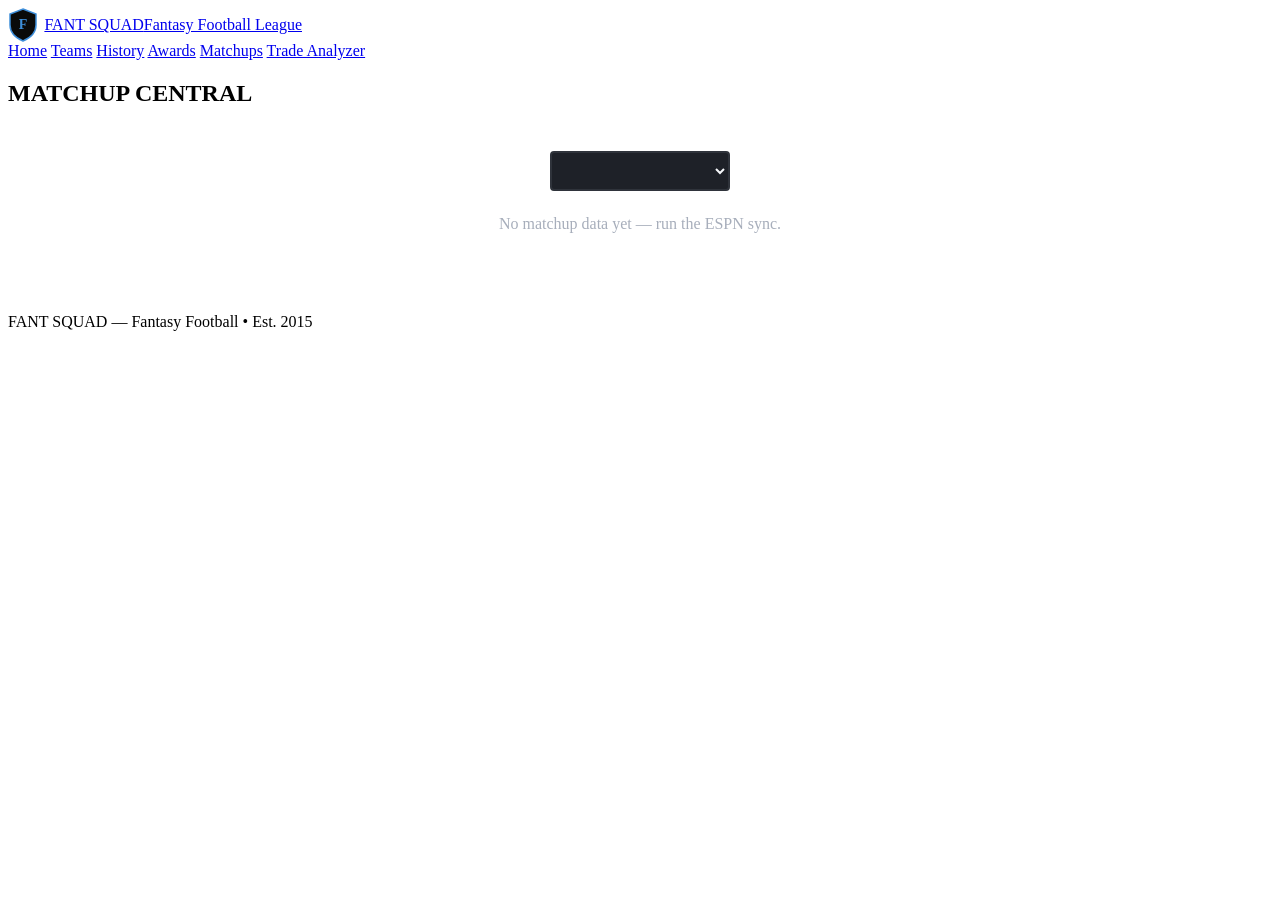
==== matchups.html @ f054e322 "Add files via upload" ====
<!DOCTYPE html>
<html lang="en">
<head>
  <meta charset="UTF-8">
  <meta name="viewport" content="width=device-width, initial-scale=1.0">
  <title>Matchups — Fant Squad</title>
  <link rel="stylesheet" href="css/style.css?v=1">
  <style>
    .mx-wrap{max-width:820px;margin:0 auto;padding:0 1.25rem 3rem}
    .mx-card{background:#1e2128;border:1px solid #2f333b;border-radius:6px;margin-bottom:1.1rem;overflow:hidden}
    .mx-score{display:grid;grid-template-columns:1fr auto 1fr;align-items:center;gap:.5rem;padding:1.1rem 1.3rem;border-bottom:1px solid #2f333b}
    .mx-team{display:flex;flex-direction:column;gap:.15rem}
    .mx-team.away{text-align:right}
    .mx-owner{font-weight:800;font-size:1.05rem;color:#f5f7fa}
    .mx-sub{font-size:.72rem;color:#a7aebb}
    .mx-link{text-decoration:none;transition:all 0.18s ease}
    .mx-link:hover .mx-owner{color:#3E8ED9}
    .mx-link:hover .mx-sub{color:#3E8ED9}
    .mx-pts{font-weight:900;font-size:1.5rem;color:#f5f7fa}
    .mx-pts.win{color:#3E8ED9}
    .mx-vs{font-weight:800;font-size:.7rem;color:#6b7280;letter-spacing:.1em;padding:0 .4rem}
    .mx-body{padding:1.1rem 1.3rem}
    .mx-body p{color:#c8ccd6;font-size:.9rem;line-height:1.6;margin:0}
    .mx-badge{display:inline-block;font-size:.6rem;font-weight:800;letter-spacing:.1em;text-transform:uppercase;
      padding:.2rem .5rem;border-radius:4px;background:rgba(62, 142, 217,0.12);color:#3E8ED9;margin-left:.5rem;vertical-align:middle}
    .mx-extra{padding:0 1.3rem 1.2rem;display:grid;grid-template-columns:1fr 1fr;gap:1rem}
    @media (max-width:560px){.mx-extra{grid-template-columns:1fr}}
    .mx-form{background:#181a1f;border:1px solid #2f333b;border-radius:6px;padding:.8rem .9rem}
    .mx-form-title{font-size:.6rem;color:#a7aebb;letter-spacing:.1em;text-transform:uppercase;font-weight:800;margin-bottom:.45rem}
    .mx-form-line{font-size:.82rem;color:#e8e8e8}
    .mx-trend-up{color:#3E8ED9}
    .mx-trend-down{color:#ff6b70}
    .mx-trend-steady{color:#a7aebb}
    .mx-watch{background:#181a1f;border:1px solid #2f333b;border-radius:6px;padding:.8rem .9rem}
    .mx-watch-row{display:flex;justify-content:space-between;font-size:.82rem;padding:.25rem 0;border-bottom:1px solid rgba(255,255,255,0.05)}
    .mx-watch-row:last-child{border-bottom:none}
    .mx-watch-name{color:#f5f7fa;font-weight:700}
    .mx-watch-meta{color:#a7aebb;font-size:.72rem}
    .mx-watch-proj{color:#3E8ED9;font-weight:800}
    .mx-injury{color:#ff6b70;font-weight:800;font-size:.65rem;margin-left:.3rem;vertical-align:middle}
    .mx-story{padding:0 1.3rem 1rem;display:flex;flex-wrap:wrap;gap:.4rem}
    .mx-chip{font-size:.72rem;font-weight:700;padding:.3rem .65rem;border-radius:20px;
      background:rgba(255,255,255,0.05);border:1px solid #2f333b;color:#c8ccd6}
    .mx-chip.hot{background:rgba(255,107,112,0.1);border-color:rgba(255,107,112,0.3);color:#ff8a8e}
    .mx-facts{background:#181a1f;border:1px solid #2f333b;border-radius:6px;padding:.8rem .9rem;grid-column:1 / -1}
    .mx-fact-row{font-size:.82rem;color:#e8e8e8;padding:.2rem 0;display:flex;gap:.5rem}
    .mx-fact-row:before{content:"\2728";flex-shrink:0}
    .mx-edges{background:#181a1f;border:1px solid #2f333b;border-radius:6px;padding:.8rem .9rem}
    .mx-edge-row{display:grid;grid-template-columns:2.6rem 1fr 2.6rem;align-items:center;gap:.5rem;
      font-size:.78rem;padding:.2rem 0}
    .mx-edge-bar{height:6px;border-radius:3px;background:#2f333b;overflow:hidden;position:relative}
    .mx-edge-fill{position:absolute;top:0;bottom:0;background:#3E8ED9}
    select#week-select {
      background:#1e2128;color:#f5f7fa;border:2px solid #2f333b;padding:0.6rem 1.2rem;border-radius:4px;
      font-weight:700;min-width:180px;cursor:pointer;
    }
  </style>
</head>
<body class="polish">

  <nav class="nav">
    <div class="nav-inner">
      <a href="home.html" class="nav-logo" style="display:flex;align-items:center;"><svg width="30" height="34" viewBox="0 0 60 68" style="vertical-align:middle;margin-right:0.4rem;flex-shrink:0;" aria-hidden="true">
        <path d="M30 2 L56 12 V34 C56 50 44 60 30 66 C16 60 4 50 4 34 V12 Z" fill="#0a0a0a" stroke="#3E8ED9" stroke-width="3"/>
        <text x="30" y="42" font-family="Georgia, serif" font-size="28" font-weight="700" fill="#3E8ED9" text-anchor="middle">F</text>
      </svg><span>FANT SQUAD<span class="sub">Fantasy Football League</span></span></a>
      <div class="nav-toggle"><span></span><span></span><span></span></div>
      <div class="nav-links">
        <a href="home.html">Home</a>
        <a href="teams.html">Teams</a>
        <a href="history.html">History</a>
        <a href="awards.html">Awards</a>
        <a href="matchups.html" class="active">Matchups</a>
        <a href="trade-analyzer.html">Trade Analyzer</a>
      </div>
    </div>
  </nav>

  <section class="page-header">
    <h1>MATCHUP <span class="gold">CENTRAL</span></h1>
    <p id="mx-season-label">&nbsp;</p>
  </section>

  <div class="mx-wrap" style="padding-top:1.5rem;">
    <div style="text-align:center;margin-bottom:1.5rem;">
      <select id="week-select" onchange="showWeek(this.value)"></select>
    </div>
    <div id="mx-cards"><p style="text-align:center;color:#a7aebb;">No matchup data yet — run the ESPN sync.</p></div>
  </div>

  <footer class="footer">
    <p><span class="gold">FANT SQUAD</span> &mdash; Fantasy Football &bull; Est. 2015</p>
  </footer>

  <script src="js/site-data.js"></script>
  <script src="js/matchups-data.js"></script>
  <script src="js/gate.js"></script>
  <script>
    document.querySelector('.nav-toggle')?.addEventListener('click', () => {
      document.querySelector('.nav-links').classList.toggle('open');
    });

    var MD = window.MATCHUPS_DATA || { weeks: {} };
    var weeks = Object.keys(MD.weeks || {}).map(Number).sort(function (a, b) { return a - b; });

    document.getElementById('mx-season-label').textContent = MD.season ? (MD.season + ' season') : '';

    if (weeks.length) {
      var sel = document.getElementById('week-select');
      weeks.forEach(function (w) {
        var opt = document.createElement('option');
        opt.value = w; opt.textContent = 'Week ' + w;
        if (w === MD.current_week) opt.selected = true;
        sel.appendChild(opt);
      });
      showWeek(MD.current_week && MD.weeks[MD.current_week] ? MD.current_week : weeks[weeks.length - 1]);
    }

    function formLine(label, form) {
      if (!form) return '<div class="mx-form-line" style="color:#6b7280;">' + label + ': no games yet</div>';
      var trendClass = 'mx-trend-' + form.trend;
      var trendLabel = form.trend === 'up' ? '\u2191 trending up' : (form.trend === 'down' ? '\u2193 trending down' : '\u2192 steady');
      return '<div class="mx-form-line"><strong>' + label + '</strong>: ' + form.record_last_n +
        ' last ' + form.games_considered + ', ' + form.recent_avg + ' ppg ' +
        '(' + form.season_avg + ' szn avg) <span class="' + trendClass + '">' + trendLabel + '</span>' +
        (form.streak >= 2 ? ' \u2022 ' + form.streak + '-game ' + (form.streak_type === 'W' ? 'win streak \ud83d\udd25' : 'skid \u2744\ufe0f') : '') +
        '</div>';
    }

    function watchList(players) {
      if (!players || !players.length) return '';
      return players.map(function (p) {
        return '<div class="mx-watch-row"><span><span class="mx-watch-name">' + p.name +
          (p.injury ? '<span class="mx-injury">' + p.injury.slice(0, 1) + '</span>' : '') + '</span> ' +
          '<span class="mx-watch-meta">' + p.pos + ' \u2022 ' + p.pro + ' \u2022 ' + p.owner + '</span></span>' +
          '<span class="mx-watch-proj">' + p.proj + '</span></div>';
      }).join('');
    }

    function edgeRows(edges) {
      if (!edges || !edges.length) return '';
      return edges.map(function (e) {
        var total = e.home_proj + e.away_proj;
        var homePct = total > 0 ? Math.round(100 * e.home_proj / total) : 50;
        var color = e.edge === 'home' ? '#3E8ED9' : (e.edge === 'away' ? '#5aa7ff' : '#6b7280');
        return '<div class="mx-edge-row"><span style="text-align:right;color:#a7aebb;">' + e.away_proj + '</span>' +
          '<span><div style="font-size:.62rem;color:#a7aebb;text-align:center;margin-bottom:.15rem;">' + e.pos + '</div>' +
          '<div class="mx-edge-bar"><div class="mx-edge-fill" style="left:' + (e.edge === 'away' ? 0 : 100 - homePct) + '%;' +
          'right:' + (e.edge === 'home' ? 0 : homePct) + '%;background:' + color + ';"></div></div></span>' +
          '<span style="color:#a7aebb;">' + e.home_proj + '</span></div>';
      }).join('');
    }

    function storylineChips(m) {
      var chips = [];
      if (m.revenge) {
        var whoWon = m.revenge.home_won ? m.home.owner : m.away.owner;
        chips.push('<span class="mx-chip">\ud83d\udd01 Rematch \u2014 ' + whoWon + ' won Wk ' + m.revenge.week +
          ' (' + m.revenge.home_pts + '-' + m.revenge.away_pts + ')</span>');
      }
      if (m.head_to_head) {
        chips.push('<span class="mx-chip">\ud83c\udfc6 All-time: ' + m.home.owner + ' leads ' +
          m.head_to_head.home_w + '-' + m.head_to_head.home_l + ' vs ' + m.away.owner + '</span>');
      }
      return chips.join('');
    }

    function showWeek(week) {
      var games = (MD.weeks || {})[week] || [];
      document.getElementById('mx-cards').innerHTML = games.map(function (m) {
        var phase = m.phase;
        var badge = phase === 'preview' ? 'Preview' : 'Final';
        var aWin = phase !== 'preview' && m.away.actual > m.home.actual;
        var hWin = phase !== 'preview' && m.home.actual > m.away.actual;
        var aPts = phase === 'preview' ? m.away.projected : m.away.actual;
        var hPts = phase === 'preview' ? m.home.projected : m.home.actual;
        var mid = phase === 'preview' ? 'vs' : '\u2014';

        var extra = '';
        if (phase === 'preview') {
          var chips = storylineChips(m);
          extra = (chips ? '<div class="mx-story">' + chips + '</div>' : '') +
            '<div class="mx-extra">' +
            '<div class="mx-form"><div class="mx-form-title">Recent Form</div>' +
              formLine(m.away.owner, m.away_form) + formLine(m.home.owner, m.home_form) +
            '</div>' +
            '<div class="mx-watch"><div class="mx-form-title">Players to Watch</div>' +
              (watchList(m.players_to_watch) || '<div class="mx-form-line" style="color:#6b7280;">No projections yet</div>') +
            '</div>' +
            '<div class="mx-edges" style="grid-column:1 / -1;"><div class="mx-form-title">Positional Edge</div>' +
              (edgeRows(m.positional_edges) || '<div class="mx-form-line" style="color:#6b7280;">No roster data yet</div>') +
            '</div>' +
            (m.fun_facts && m.fun_facts.length ? '<div class="mx-facts"><div class="mx-form-title">Fun Facts</div>' +
              m.fun_facts.map(function (f) { return '<div class="mx-fact-row">' + f + '</div>'; }).join('') +
            '</div>' : '') +
            '</div>';
        }

        var awayHref = 'teams.html?owner=' + encodeURIComponent(m.away.guid || '');
        var homeHref = 'teams.html?owner=' + encodeURIComponent(m.home.guid || '');

        return '<article class="mx-card"><div class="mx-score">' +
          '<div class="mx-team away"><a href="' + awayHref + '" class="mx-link"><span class="mx-owner">' + m.away.owner + '</span></a>' +
          '<a href="' + awayHref + '" class="mx-link"><span class="mx-sub">' + m.away.team + '</span></a> \u2022 <span class="mx-sub">' + m.away.record + '</span></div>' +
          '<div style="text-align:center"><div class="mx-pts' + (aWin ? ' win' : '') + '">' + aPts.toFixed(1) + '</div>' +
          '<div class="mx-vs">' + mid + '</div><div class="mx-pts' + (hWin ? ' win' : '') + '">' + hPts.toFixed(1) + '</div></div>' +
          '<div class="mx-team"><a href="' + homeHref + '" class="mx-link"><span class="mx-owner">' + m.home.owner + '</span></a>' +
          '<a href="' + homeHref + '" class="mx-link"><span class="mx-sub">' + m.home.team + '</span></a> \u2022 <span class="mx-sub">' + m.home.record + '</span></div></div>' +
          '<div class="mx-body"><span class="mx-badge">' + badge + (m.playoff ? ' \u2022 Playoffs' : '') + '</span>' +
          '<p style="margin-top:0.7rem;">' + m.blurb + '</p></div>' + extra + '</article>';
      }).join('');
    }
  </script>
  <script src="js/polish.js"></script>
</body>
</html>
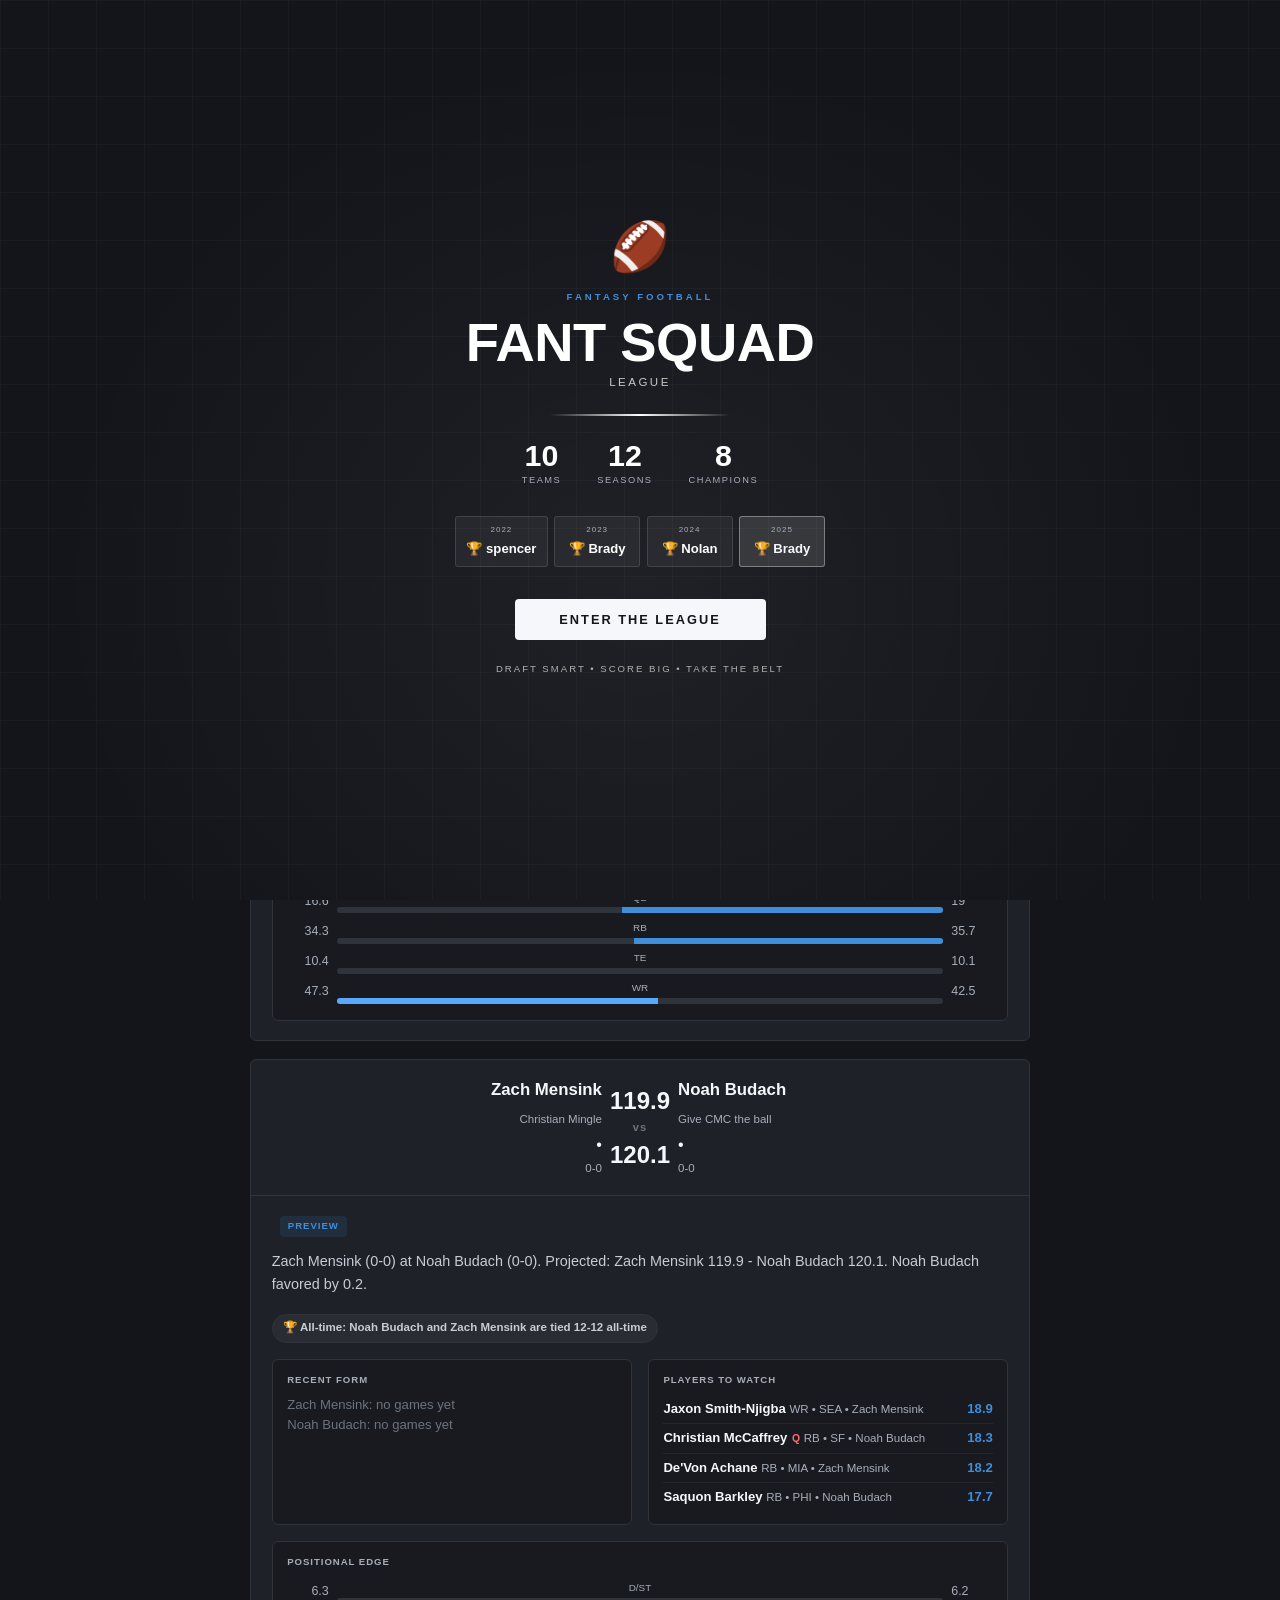
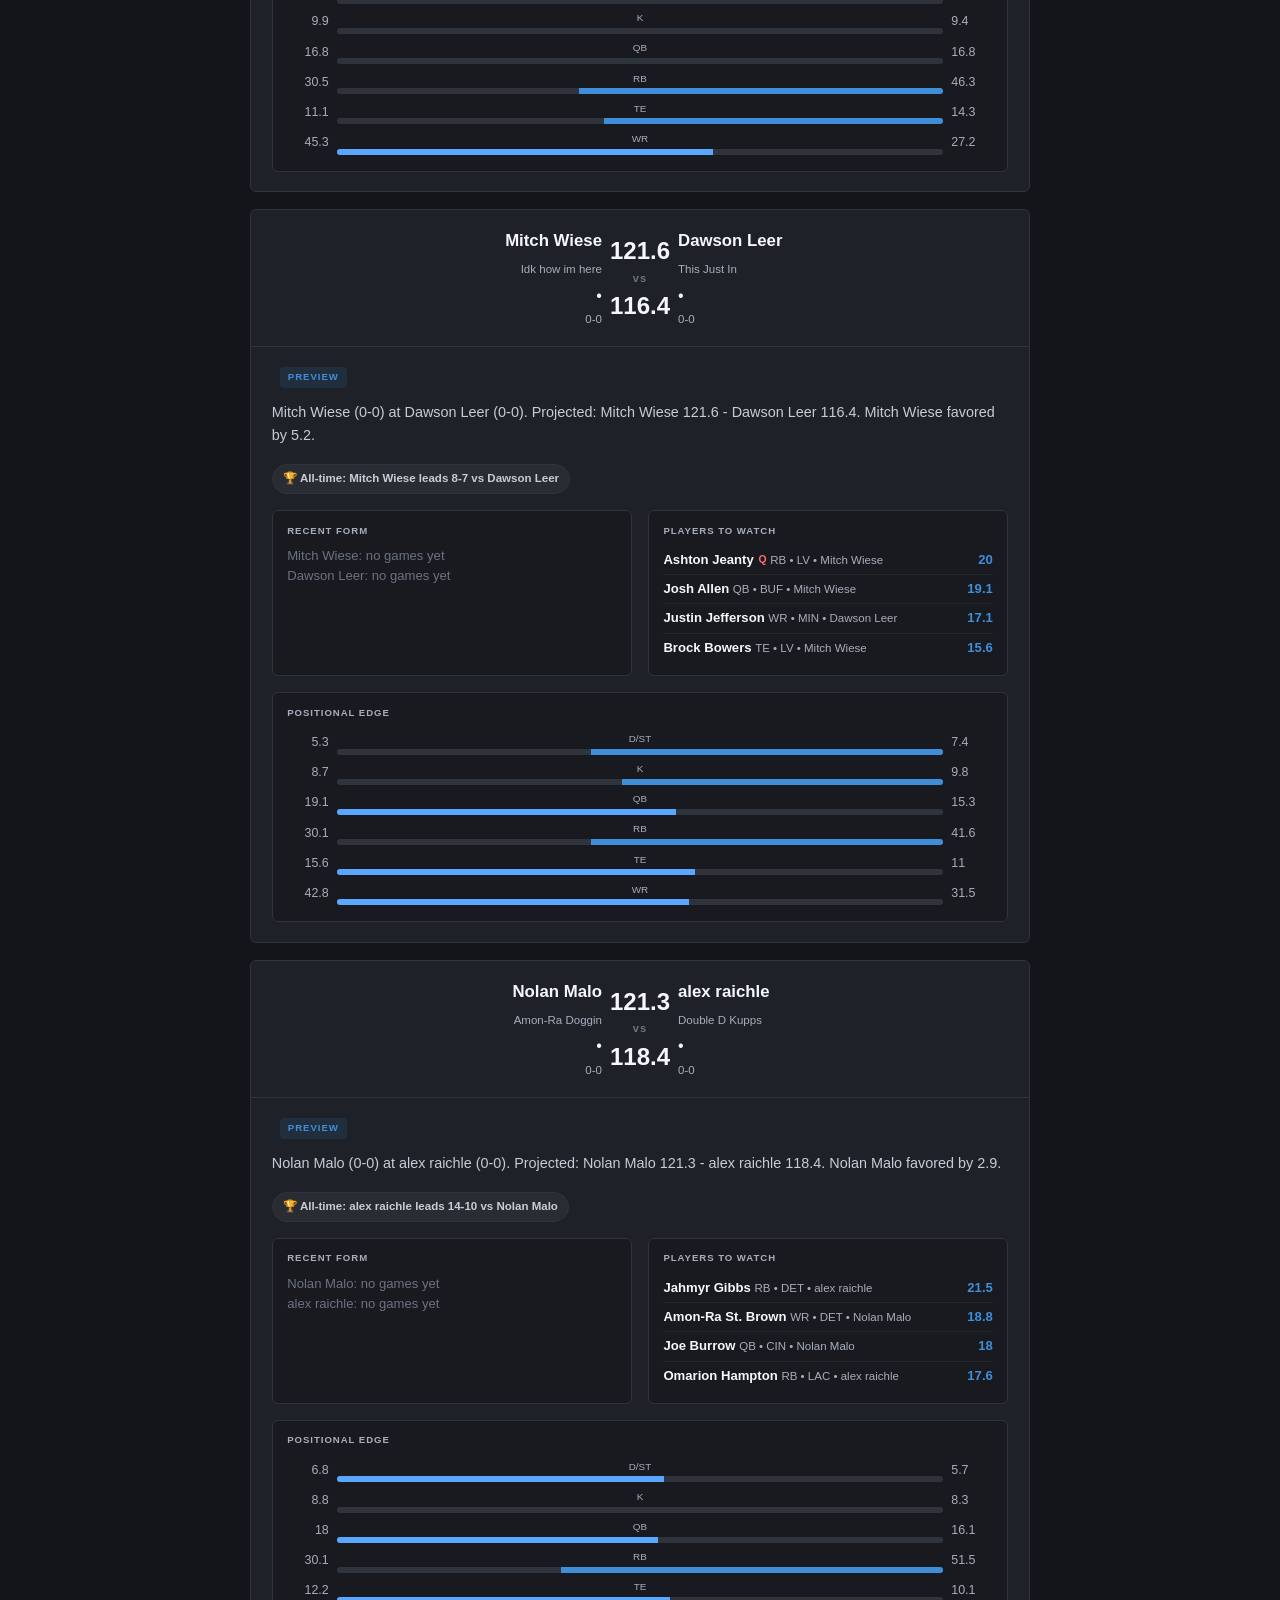
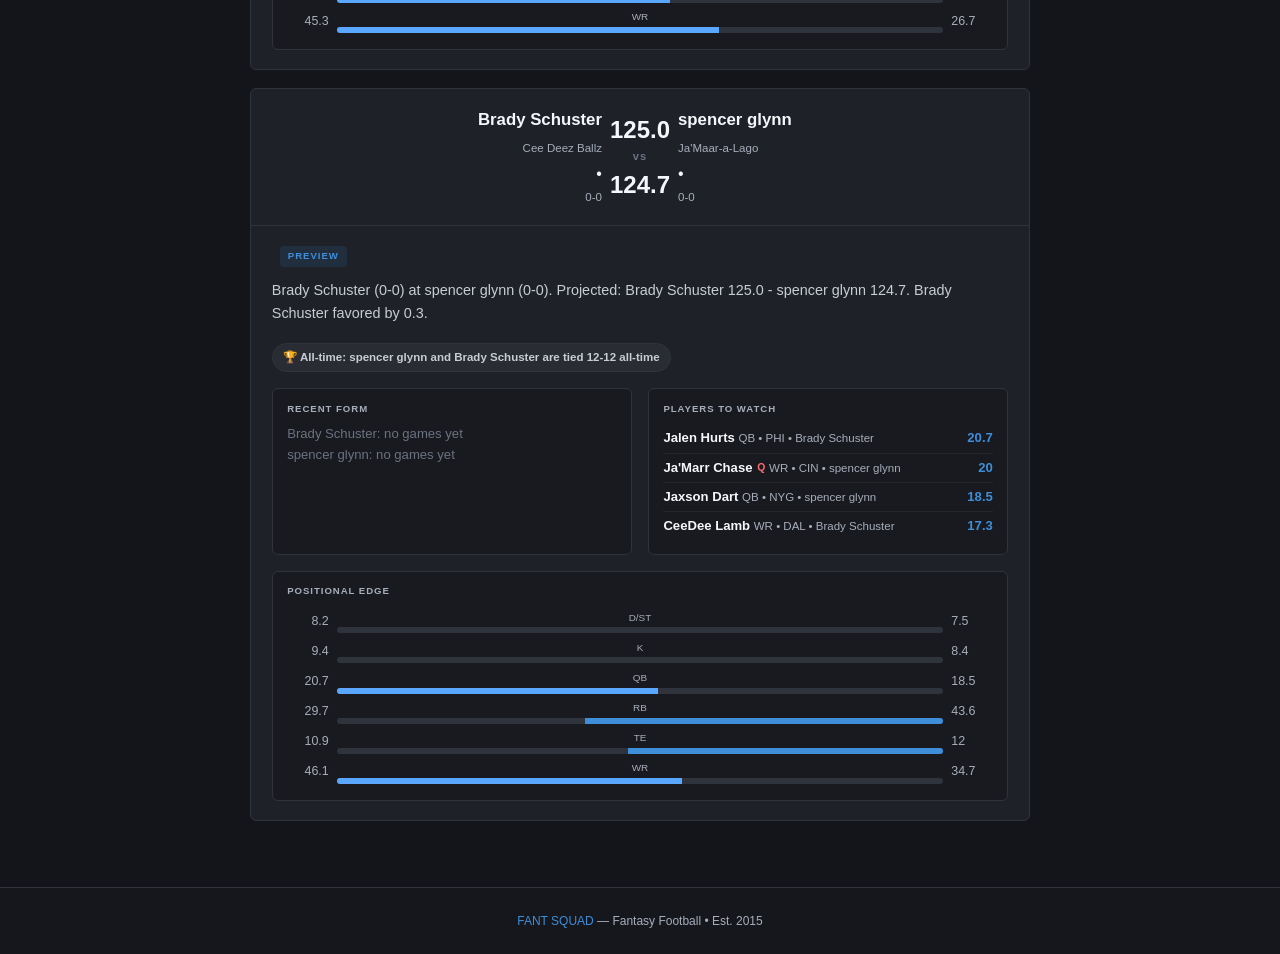
==== commit c8c95d7e: "Update matchups.html" ====
--- a/matchups.html
+++ b/matchups.html
@@ -159,8 +159,16 @@
           ' (' + m.revenge.home_pts + '-' + m.revenge.away_pts + ')</span>');
       }
       if (m.head_to_head) {
-        chips.push('<span class="mx-chip">\ud83c\udfc6 All-time: ' + m.home.owner + ' leads ' +
-          m.head_to_head.home_w + '-' + m.head_to_head.home_l + ' vs ' + m.away.owner + '</span>');
+        var hw = m.head_to_head.home_w, hl = m.head_to_head.home_l;
+        var h2hText;
+        if (hw > hl) {
+          h2hText = m.home.owner + ' leads ' + hw + '-' + hl + ' vs ' + m.away.owner;
+        } else if (hl > hw) {
+          h2hText = m.away.owner + ' leads ' + hl + '-' + hw + ' vs ' + m.home.owner;
+        } else {
+          h2hText = m.home.owner + ' and ' + m.away.owner + ' are tied ' + hw + '-' + hl + ' all-time';
+        }
+        chips.push('<span class="mx-chip">\ud83c\udfc6 All-time: ' + h2hText + '</span>');
       }
       return chips.join('');
     }
--- a/css/style.css
+++ b/css/style.css
@@ -0,0 +1,906 @@
+/* ============================================
+   FANT SQUAD — Slate + Blue
+   Lifted dark greys · single green accent · high-contrast text
+   ============================================ */
+
+@import url('https://fonts.googleapis.com/css2?family=Archivo:wght@500;600;700;800;900&family=Inter:wght@400;500;600;700&display=swap');
+
+/* ---------- Variables ---------- */
+:root {
+  /* Core surfaces — dark, but lifted well off black */
+  --bg:             #13151a;
+  --bg-alt:         #16181d;
+  --bg-subtle:      #191c22;
+  --surface:        #1e2128;
+  --surface-2:      #262a32;
+  --surface-3:      #2f333c;
+  --nav-bg:         rgba(19, 21, 26, 0.82);
+  --nav-bg-solid:   #15171c;
+
+  /* Accent — one green, used sparingly (also the "win" color) */
+  --accent:         #3E8ED9;
+  --accent-bright:  #7FB8F0;
+  --accent-dim:     #2C6CB0;
+  --accent-fill:    #3E8ED9;
+  --accent-on:      #ffffff;   /* text on a green fill */
+  --accent-hover:   rgba(62, 142, 217, 0.10);
+  --accent-glow:    0 0 22px rgba(62, 142, 217, 0.28);
+  --accent-tint:    rgba(62, 142, 217, 0.12);
+
+  /* Legacy accent aliases (old inline HTML resolves these) */
+  --blue:           #3E8ED9;
+  --blue-bright:    #7FB8F0;
+  --blue-dark:      #2C6CB0;
+  --blue-deep:      #2C6CB0;
+  --blue-light:     #172a20;
+  --blue-hover:     rgba(62, 142, 217, 0.10);
+  --blue-glow:      0 0 22px rgba(62, 142, 217, 0.28);
+
+  /* Trophy / highlight — folded to the accent in this scheme */
+  --amber:          #3E8ED9;
+  --amber-bright:   #7FB8F0;
+  --amber-bg:       #0f2436;
+
+  /* Text — all pass AA on --surface or darker */
+  --text:           #f5f7fa;
+  --text-muted:     #a7aebb;
+  --text-light:     #8b93a1;
+  --text-body:      #d2d7df;
+
+  /* Status */
+  --red:            #ff6b70;
+  --green:          #3E8ED9;
+  --red-bg:         rgba(255, 107, 112, 0.14);
+  --green-bg:       rgba(62, 142, 217, 0.14);
+
+  /* Borders / hairlines */
+  --border:         #2f333b;
+  --border-strong:  #3c414c;
+
+  /* Shadows */
+  --shadow:         0 1px 3px rgba(0, 0, 0, 0.4);
+  --shadow-md:      0 6px 20px rgba(0, 0, 0, 0.42);
+  --shadow-lg:      0 16px 44px rgba(0, 0, 0, 0.5);
+
+  /* Misc */
+  --radius:         8px;
+  --radius-sm:      5px;
+  --transition:     all 0.18s ease;
+
+  --font-display:   'Archivo', -apple-system, BlinkMacSystemFont, 'Segoe UI', Roboto, sans-serif;
+  --font-body:      'Inter', -apple-system, BlinkMacSystemFont, 'Segoe UI', Roboto, sans-serif;
+
+  /* ---- Backward-compat aliases (old inline HTML + teams-data.js) ---- */
+  --cream:          #f5f7fa;
+  --cream-soft:     #d2d7df;
+  --gold:           #3E8ED9;
+  --gold-bright:    #7FB8F0;
+  --white:          #f5f7fa;
+  --gray:           #a7aebb;
+  --gray-text:      #a7aebb;
+  --gray-light:     #2f333b;
+  --gray-mid:       #3c414c;
+  --muted:          #a7aebb;
+
+  --navy-dark:      #13151a;
+  --navy:           #1e2128;
+  --navy-mid:       #262a32;
+  --navy-light:     #2f333c;
+  --slate:          #2f333b;
+  --amber-muted:    rgba(62, 142, 217, 0.10);
+  --amber-glow:     rgba(62, 142, 217, 0.24);
+  --purple-dark:    #13151a;
+  --black:          #15171c;
+  --black-soft:     #191c22;
+  --dark:           #16181d;
+  --dark-mid:       #191c22;
+  --dark-light:     #1f2229;
+}
+
+/* ---------- Reset ---------- */
+*, *::before, *::after { box-sizing: border-box; margin: 0; padding: 0; }
+html { scroll-behavior: smooth; }
+
+body {
+  font-family: var(--font-body);
+  background: var(--bg);
+  color: var(--text);
+  line-height: 1.55;
+  -webkit-font-smoothing: antialiased;
+  padding-top: 54px;
+  overflow-x: hidden;
+}
+
+/* Faint green wash at the top — barely there */
+body::before {
+  content: '';
+  position: fixed;
+  inset: 0;
+  z-index: -1;
+  background: radial-gradient(900px circle at 50% -12%, rgba(62, 142, 217, 0.06), transparent 60%);
+  pointer-events: none;
+}
+
+a { text-decoration: none; color: inherit; }
+ul { list-style: none; }
+img { max-width: 100%; display: block; }
+
+::selection { background: rgba(62, 142, 217, 0.28); color: #fff; }
+
+h1, h2, h3 {
+  font-family: var(--font-display);
+  font-weight: 800;
+  letter-spacing: -0.01em;
+  color: var(--text);
+}
+
+.data-table, .rank-num, .countup, .hero, .page-header,
+.timeline-year, .divcomp-stat-val, .pill-luck, table {
+  font-variant-numeric: tabular-nums;
+  font-feature-settings: "tnum" 1;
+}
+
+/* ---------- Navigation ---------- */
+.nav {
+  position: fixed;
+  top: 0; left: 0; right: 0;
+  z-index: 1000;
+  background: var(--nav-bg);
+  -webkit-backdrop-filter: saturate(140%) blur(14px);
+  backdrop-filter: saturate(140%) blur(14px);
+  border-bottom: 1px solid var(--border);
+}
+
+.nav-inner {
+  max-width: 1280px;
+  margin: 0 auto;
+  display: flex;
+  align-items: center;
+  justify-content: space-between;
+  height: 54px;
+  padding: 0 1.25rem;
+}
+
+.nav-logo {
+  font-family: var(--font-display);
+  font-size: 1rem;
+  font-weight: 900;
+  color: #ffffff;
+  letter-spacing: 0.04em;
+  text-transform: uppercase;
+  white-space: nowrap;
+}
+
+.nav-logo .sub {
+  font-size: 0.54rem;
+  display: block;
+  color: var(--text-light);
+  letter-spacing: 0.14em;
+  font-weight: 500;
+  text-transform: uppercase;
+  margin-top: 1px;
+}
+
+.nav-links { display: flex; gap: 0; align-items: stretch; height: 54px; }
+
+.nav-links a {
+  color: var(--text-muted);
+  font-family: var(--font-display);
+  font-size: 0.72rem;
+  font-weight: 700;
+  letter-spacing: 0.06em;
+  text-transform: uppercase;
+  transition: var(--transition);
+  padding: 0 0.95rem;
+  display: flex;
+  align-items: center;
+  border-bottom: 2px solid transparent;
+  white-space: nowrap;
+}
+
+.nav-links a::after { display: none; }
+.nav-links a:hover { color: #ffffff; background: var(--accent-hover); }
+
+.nav-links a.active {
+  color: #ffffff;
+  border-bottom-color: var(--accent);
+  box-shadow: inset 0 -16px 20px -16px var(--accent-glow);
+}
+
+.nav-toggle {
+  display: none;
+  flex-direction: column;
+  gap: 5px;
+  cursor: pointer;
+  padding: 4px;
+}
+
+.nav-toggle span {
+  width: 24px; height: 2px;
+  background: var(--text);
+  transition: var(--transition);
+  display: block;
+}
+
+/* ---------- Ticker Bar (LEAGUE WIRE) ---------- */
+.ticker-wrap {
+  background: var(--surface);
+  border-bottom: 1px solid var(--border);
+  height: 32px;
+  overflow: hidden;
+  display: flex;
+  align-items: center;
+}
+
+.ticker-label {
+  background: var(--accent-fill);
+  color: var(--accent-on);
+  font-family: var(--font-display);
+  font-size: 0.58rem;
+  font-weight: 900;
+  text-transform: uppercase;
+  letter-spacing: 0.12em;
+  padding: 0 0.8rem;
+  height: 32px;
+  display: flex;
+  align-items: center;
+  flex-shrink: 0;
+  z-index: 2;
+}
+
+.ticker-track { overflow: hidden; flex: 1; height: 32px; display: flex; align-items: center; }
+
+.ticker-inner {
+  display: flex;
+  align-items: center;
+  white-space: nowrap;
+  animation: tickerScroll 42s linear infinite;
+}
+
+.ticker-inner span {
+  color: var(--text-body);
+  font-size: 0.72rem;
+  font-weight: 500;
+  padding: 0 2rem 0 0;
+  letter-spacing: 0.01em;
+}
+
+@keyframes tickerScroll {
+  0%   { transform: translateX(100vw); }
+  100% { transform: translateX(-100%); }
+}
+
+/* ---------- Dropdown Menu (retained, unused) ---------- */
+.nav-dropdown { position: relative; display: flex; align-items: center; }
+
+.nav-dropdown-toggle {
+  color: var(--text-muted);
+  font-size: 0.72rem;
+  font-weight: 700;
+  letter-spacing: 0.06em;
+  text-transform: uppercase;
+  cursor: pointer;
+  padding: 0 0.95rem;
+  height: 54px;
+  display: flex;
+  align-items: center;
+  transition: var(--transition);
+  user-select: none;
+  white-space: nowrap;
+  border-bottom: 2px solid transparent;
+}
+
+.nav-dropdown:hover .nav-dropdown-toggle,
+.nav-dropdown.open .nav-dropdown-toggle,
+.nav-dropdown-toggle.active { color: #ffffff; background: var(--accent-hover); }
+
+.nav-dropdown-toggle::after { display: none; }
+
+.nav-dropdown-menu {
+  display: none;
+  position: absolute;
+  top: 54px; right: 0;
+  background: var(--surface-2);
+  border: 1px solid var(--border-strong);
+  border-top: none;
+  border-radius: 0 0 var(--radius-sm) var(--radius-sm);
+  padding: 0.25rem 0;
+  min-width: 190px;
+  box-shadow: var(--shadow-md);
+  z-index: 1001;
+}
+
+.nav-dropdown:hover .nav-dropdown-menu,
+.nav-dropdown.open .nav-dropdown-menu { display: block; animation: dropdownFade 0.1s ease; }
+
+@keyframes dropdownFade {
+  from { opacity: 0; transform: translateY(-4px); }
+  to   { opacity: 1; transform: translateY(0); }
+}
+
+.nav-dropdown-menu a {
+  display: flex;
+  align-items: center;
+  height: 38px;
+  padding: 0 1rem;
+  color: var(--text-muted);
+  font-size: 0.72rem;
+  font-weight: 600;
+  letter-spacing: 0.04em;
+  text-transform: uppercase;
+  transition: var(--transition);
+  white-space: nowrap;
+}
+
+.nav-dropdown-menu a:hover,
+.nav-dropdown-menu a.active { color: #ffffff; background: var(--accent-hover); }
+
+.nav-dropdown-menu a::after { display: none; }
+
+/* ---------- Hero ---------- */
+.hero {
+  min-height: 190px;
+  display: flex;
+  flex-direction: column;
+  align-items: center;
+  justify-content: center;
+  text-align: center;
+  background:
+    radial-gradient(620px circle at 50% 135%, rgba(62, 142, 217, 0.14), transparent 70%),
+    linear-gradient(180deg, var(--bg) 0%, var(--bg-alt) 100%);
+  padding: 2.75rem 1.5rem 2.4rem;
+  border-bottom: 1px solid var(--border);
+  position: relative;
+  overflow: hidden;
+}
+
+.hero h1 {
+  font-family: var(--font-display);
+  font-size: clamp(2rem, 5.5vw, 3.4rem);
+  font-weight: 900;
+  letter-spacing: -0.02em;
+  margin-bottom: 0.3rem;
+  position: relative;
+  color: #ffffff;
+  text-transform: uppercase;
+}
+
+.hero h1 .gold { color: var(--accent); text-shadow: var(--accent-glow); }
+
+.hero-motto {
+  color: var(--accent);
+  font-family: var(--font-display);
+  font-size: 0.66rem;
+  font-weight: 700;
+  letter-spacing: 0.28em;
+  text-transform: uppercase;
+  margin-bottom: 0.45rem;
+  position: relative;
+}
+
+.hero-subtitle {
+  color: var(--text-muted);
+  font-size: 0.9rem;
+  font-weight: 400;
+  max-width: 600px;
+  position: relative;
+}
+
+/* ---------- Page Header ---------- */
+.page-header {
+  background:
+    radial-gradient(560px circle at 50% 145%, rgba(62, 142, 217, 0.11), transparent 68%),
+    linear-gradient(180deg, var(--bg) 0%, var(--bg-alt) 100%);
+  padding: 2.75rem 1.5rem 2.2rem;
+  text-align: center;
+  border-bottom: 1px solid var(--border);
+  position: relative;
+  overflow: hidden;
+}
+
+.page-header h1 {
+  font-family: var(--font-display);
+  font-size: clamp(1.6rem, 4vw, 2.4rem);
+  font-weight: 900;
+  letter-spacing: -0.015em;
+  margin-bottom: 0.3rem;
+  position: relative;
+  color: #ffffff;
+  text-transform: uppercase;
+}
+
+.page-header h1 .gold { color: var(--accent); text-shadow: var(--accent-glow); }
+
+.page-header p {
+  color: var(--text-muted);
+  font-size: 0.85rem;
+  position: relative;
+}
+
+/* ---------- Section ---------- */
+.section { max-width: 1200px; margin: 0 auto; padding: 2rem 1.25rem; }
+
+.section-title {
+  font-family: var(--font-display);
+  font-size: 1.1rem;
+  font-weight: 800;
+  color: var(--text);
+  margin-bottom: 0.15rem;
+  text-transform: uppercase;
+  letter-spacing: 0.03em;
+}
+
+.section-sub {
+  color: var(--text-muted);
+  font-size: 0.85rem;
+  margin-bottom: 0.9rem;
+  line-height: 1.55;
+}
+
+.gold-line {
+  width: 42px; height: 3px;
+  background: var(--accent);
+  margin-bottom: 0.9rem;
+  border-radius: 2px;
+  box-shadow: var(--accent-glow);
+}
+
+/* ---------- Tables ---------- */
+.data-table {
+  width: 100%;
+  border-collapse: collapse;
+  background: var(--surface);
+  border-radius: var(--radius);
+  overflow: hidden;
+  box-shadow: var(--shadow-md);
+  border: 1px solid var(--border);
+}
+
+.data-table thead { background: var(--nav-bg-solid); }
+
+.standings-compact th { padding: 0.45rem 0.7rem; font-size: 0.6rem; }
+.standings-compact td { padding: 0.36rem 0.7rem; font-size: 0.8rem; }
+
+.data-table th {
+  padding: 0.7rem 0.9rem;
+  text-align: left;
+  font-family: var(--font-display);
+  font-size: 0.64rem;
+  text-transform: uppercase;
+  letter-spacing: 0.09em;
+  color: var(--text-muted);
+  font-weight: 700;
+  border-bottom: 1px solid var(--border);
+}
+
+.data-table td {
+  padding: 0.62rem 0.9rem;
+  font-size: 0.875rem;
+  border-bottom: 1px solid var(--border);
+  color: var(--text-body);
+}
+
+.data-table tfoot td {
+  background: var(--surface-2);
+  border-top: 1px solid var(--border-strong);
+  font-weight: 700;
+  border-bottom: none;
+  color: var(--text);
+  font-size: 0.83rem;
+}
+
+.data-table tbody tr:last-child td { border-bottom: none; }
+.data-table tbody tr { transition: background 0.12s ease; }
+.data-table tbody tr:hover { background: var(--accent-hover); }
+.data-table tbody tr:nth-child(even) { background: rgba(255, 255, 255, 0.022); }
+.data-table tbody tr:nth-child(even):hover { background: var(--accent-hover); }
+
+.rank-num { color: var(--accent); font-weight: 800; font-size: 0.9rem; }
+.standings-link { text-decoration: none; transition: var(--transition); }
+.standings-link:hover { color: var(--accent) !important; text-decoration: underline; }
+
+/* ---------- Cards ---------- */
+.card-grid {
+  display: grid;
+  grid-template-columns: repeat(auto-fill, minmax(300px, 1fr));
+  gap: 0.9rem;
+}
+
+.card {
+  background: var(--surface);
+  border: 1px solid var(--border);
+  border-radius: var(--radius);
+  padding: 1.15rem 1.3rem;
+  transition: var(--transition);
+  box-shadow: var(--shadow);
+}
+
+.card:hover { box-shadow: var(--shadow-md); border-color: var(--accent); }
+
+.card h3 {
+  font-size: 0.9rem;
+  font-weight: 800;
+  text-transform: uppercase;
+  letter-spacing: 0.02em;
+  color: var(--text);
+}
+
+/* ---------- Info Block ---------- */
+.info-block {
+  background: var(--surface);
+  border-radius: var(--radius);
+  padding: 1rem 1.3rem;
+  border: 1px solid var(--border);
+  border-left: 2px solid var(--accent);
+  margin-bottom: 0.7rem;
+  box-shadow: var(--shadow);
+}
+
+.info-block h3 {
+  color: var(--accent);
+  font-size: 0.8rem;
+  font-weight: 800;
+  margin-bottom: 0.3rem;
+  text-transform: uppercase;
+  letter-spacing: 0.03em;
+}
+
+.info-block p { color: var(--text-body); font-size: 0.88rem; line-height: 1.65; }
+
+/* ---------- Timeline ---------- */
+.timeline { position: relative; padding-left: 2.25rem; margin-top: 1.25rem; }
+
+.timeline::before {
+  content: '';
+  position: absolute;
+  left: 9px; top: 4px; bottom: 0;
+  width: 2px;
+  background: linear-gradient(180deg, var(--accent) 0%, var(--border) 100%);
+}
+
+.timeline-item { position: relative; margin-bottom: 2.5rem; }
+
+.timeline-dot {
+  position: absolute;
+  left: -2.25rem; top: 0.3rem;
+  width: 16px; height: 16px;
+  background: var(--accent);
+  border: 3px solid var(--bg);
+  border-radius: 50%;
+  box-shadow: 0 0 0 1px var(--border-strong), var(--accent-glow);
+  z-index: 1;
+}
+
+.timeline-year {
+  font-family: var(--font-display);
+  font-size: 1.15rem;
+  font-weight: 900;
+  color: var(--text);
+  margin-bottom: 0.35rem;
+  text-transform: uppercase;
+  letter-spacing: 0.02em;
+}
+
+.timeline-text {
+  color: var(--text-muted);
+  line-height: 1.65;
+  font-size: 0.875rem;
+  margin-bottom: 0.75rem;
+}
+
+.timeline-text strong { color: var(--text); font-weight: 700; }
+
+/* ---------- Tab Switcher ---------- */
+.tab-switcher {
+  display: flex;
+  gap: 0;
+  flex-wrap: wrap;
+  border-bottom: 1px solid var(--border);
+  margin-bottom: 0;
+}
+
+.tab-btn {
+  padding: 0.65rem 1.1rem;
+  border: none;
+  border-bottom: 2px solid transparent;
+  background: transparent;
+  color: var(--text-muted);
+  border-radius: 0;
+  cursor: pointer;
+  font-family: var(--font-display);
+  font-size: 0.72rem;
+  font-weight: 700;
+  letter-spacing: 0.05em;
+  text-transform: uppercase;
+  transition: all 0.15s ease;
+  margin-bottom: -1px;
+}
+
+.tab-btn:hover { color: var(--text); }
+.tab-btn.active { color: var(--accent); border-bottom-color: var(--accent); }
+
+.analytics-section { display: none; }
+.analytics-section.active { display: block; }
+
+/* ---------- Footer ---------- */
+.footer {
+  background: var(--nav-bg-solid);
+  text-align: center;
+  padding: 1.5rem 1.25rem;
+  color: var(--text-muted);
+  font-size: 0.75rem;
+  border-top: 1px solid var(--border);
+}
+
+.footer .gold { color: var(--accent); }
+
+/* ---------- Luck Colors ---------- */
+.luck-positive { color: var(--green); font-weight: 700; }
+.luck-negative { color: var(--red); font-weight: 700; }
+.luck-neutral  { color: var(--text-muted); font-weight: 700; }
+
+/* ---------- Award Card ---------- */
+.award-card {
+  background: var(--surface);
+  border: 1px solid var(--border);
+  border-top: 2px solid var(--border-strong);
+  border-radius: var(--radius);
+  padding: 1.4rem;
+  text-align: center;
+  transition: var(--transition);
+  box-shadow: var(--shadow);
+}
+
+.award-card:hover {
+  box-shadow: var(--shadow-md);
+  border-color: var(--border-strong);
+  border-top-color: var(--accent);
+  transform: translateY(-3px);
+}
+
+.award-card.featured { border-top: 2px solid var(--accent); background: linear-gradient(180deg, var(--accent-tint), var(--surface) 62%); }
+
+.award-icon { font-size: 2.25rem; margin-bottom: 0.5rem; }
+
+.award-title {
+  color: var(--accent);
+  font-family: var(--font-display);
+  font-size: 0.62rem;
+  font-weight: 800;
+  letter-spacing: 0.11em;
+  text-transform: uppercase;
+  margin-bottom: 0.35rem;
+}
+
+.award-winner { color: var(--text); font-size: 1.1rem; font-weight: 800; margin-bottom: 0.3rem; }
+.award-detail { color: var(--text-muted); font-size: 0.8rem; line-height: 1.55; }
+
+/* ---------- Summary Card ---------- */
+.summary-card {
+  background: var(--surface);
+  border: 1px solid var(--border);
+  border-left: 2px solid var(--accent);
+  border-radius: var(--radius);
+  padding: 1.15rem 1.3rem;
+  transition: var(--transition);
+  box-shadow: var(--shadow);
+}
+
+.summary-card:hover { box-shadow: var(--shadow-md); border-color: var(--border-strong); }
+
+.summary-card h3 {
+  color: var(--text);
+  font-size: 0.82rem;
+  font-weight: 800;
+  margin-bottom: 0.3rem;
+  text-transform: uppercase;
+  letter-spacing: 0.02em;
+}
+
+.summary-card p { color: var(--text-muted); font-size: 0.85rem; line-height: 1.55; }
+
+/* ---------- Luck Pill ---------- */
+.pill-luck {
+  display: inline-block;
+  padding: 0.18rem 0.5rem;
+  border-radius: 4px;
+  font-size: 0.72rem;
+  font-weight: 800;
+}
+
+.pill-luck.pos { background: var(--green-bg); color: var(--green); }
+.pill-luck.neg { background: var(--red-bg); color: var(--red); }
+.pill-luck.neu { background: rgba(255, 255, 255, 0.06); color: var(--text-muted); }
+
+/* ---------- Analytics cell highlighting ---------- */
+.pf-high  { color: var(--green); font-weight: 700; }
+.pf-low   { color: var(--red); }
+.pf-mid   { color: var(--text-muted); }
+
+/* ---------- Teams-data.js injected content ---------- */
+#tp-h2h > div,
+#tp-seasons > div { border-bottom: 1px solid var(--border) !important; }
+
+#tp-h2h > div:last-child,
+#tp-seasons > div:last-child { border-bottom: none !important; }
+
+/* ---------- Responsive ---------- */
+@media (max-width: 768px) {
+  .nav-links {
+    display: none;
+    position: absolute;
+    top: 54px; left: 0; right: 0;
+    background: var(--nav-bg-solid);
+    flex-direction: column;
+    padding: 0.25rem 0;
+    height: auto;
+    gap: 0;
+    border-bottom: 1px solid var(--border);
+    box-shadow: var(--shadow-md);
+  }
+
+  .nav-links.open { display: flex; }
+  .nav-toggle { display: flex; }
+
+  .nav-links a {
+    height: 46px;
+    padding: 0 1.25rem;
+    border-bottom: none;
+    border-left: 2px solid transparent;
+    width: 100%;
+    justify-content: flex-start;
+  }
+
+  .nav-links a.active {
+    border-left-color: var(--accent);
+    border-bottom: none;
+    background: var(--accent-hover);
+    box-shadow: none;
+  }
+
+  .nav-dropdown { flex-direction: column; align-items: flex-start; width: 100%; }
+
+  .nav-dropdown-toggle {
+    height: 38px;
+    padding: 0 1.25rem;
+    opacity: 0.45;
+    pointer-events: none;
+    font-size: 0.66rem;
+    letter-spacing: 0.12em;
+    width: 100%;
+    border-bottom: none;
+  }
+
+  .nav-dropdown-menu {
+    display: block;
+    position: static;
+    background: transparent;
+    border: none;
+    border-left: 2px solid var(--accent);
+    border-radius: 0;
+    padding: 0.15rem 0 0.25rem 1.25rem;
+    box-shadow: none;
+    min-width: unset;
+    width: 100%;
+    animation: none;
+    margin-left: 1.25rem;
+  }
+
+  .nav-dropdown-menu a { height: 36px; padding: 0 0.5rem; font-size: 0.72rem; }
+
+  .card-grid { grid-template-columns: 1fr; }
+
+  .data-table th, .data-table td { padding: 0.5rem 0.6rem; font-size: 0.75rem; }
+
+  .tab-switcher { gap: 0; overflow-x: auto; flex-wrap: nowrap; }
+  .tab-btn { padding: 0.55rem 0.8rem; font-size: 0.68rem; white-space: nowrap; }
+
+  .ticker-wrap { display: none; }
+
+  .timeline { padding-left: 1.75rem; }
+  .timeline-dot { left: -1.75rem; }
+}
+
+/* ============================================
+   PHONE POLISH (<=480px)
+   ============================================ */
+.hero-cards { display: grid; grid-template-columns: 1fr 1fr; gap: 1rem; }
+
+@media (max-width: 480px) {
+  .hero-cards { grid-template-columns: 1fr; gap: 0.75rem; }
+  .hero-card { padding: 1.05rem 1.1rem !important; gap: 0.85rem !important; }
+  .hero-card-emoji { font-size: 2.6rem !important; }
+
+  .section { padding: 1.4rem 0.9rem; }
+  .hero, .page-header { padding: 2rem 1rem 1.6rem; }
+  .page-header h1 { font-size: clamp(1.6rem, 8vw, 2.2rem); }
+
+  .section-title { font-size: 1.15rem; }
+  .section-sub { font-size: 0.85rem; }
+
+  .card-grid { grid-template-columns: 1fr; gap: 0.85rem; }
+  .card, .summary-card, .award-card { padding: 1rem 1.1rem; }
+
+  .table-scroll, [style*="overflow-x:auto"] {
+    -webkit-overflow-scrolling: touch;
+    scrollbar-width: thin;
+    position: relative;
+  }
+  .table-scroll::after {
+    content: "";
+    position: sticky; right: 0; top: 0;
+    float: right;
+    width: 26px; height: 100%;
+    margin-left: -26px;
+    background: linear-gradient(90deg, rgba(19, 21, 26, 0), rgba(19, 21, 26, 0.9));
+    pointer-events: none;
+  }
+  .data-table th, .data-table td {
+    padding: 0.45rem 0.55rem;
+    font-size: 0.72rem;
+    white-space: nowrap;
+  }
+  .data-table.sticky-first th:first-child,
+  .data-table.sticky-first td:first-child {
+    position: sticky; left: 0; z-index: 2;
+    background: var(--surface);
+    box-shadow: 2px 0 6px rgba(0, 0, 0, 0.4);
+  }
+  .data-table.sticky-first thead th:first-child { z-index: 3; background: var(--nav-bg-solid); }
+
+  .nav-links a { height: 48px; font-size: 0.9rem; }
+  .tab-btn { padding: 0.6rem 0.95rem; font-size: 0.72rem; }
+  .btn, button, .enter-btn { min-height: 44px; }
+
+  input, select, textarea { font-size: 16px; }
+}
+
+/* ============================================================
+   SITE-WIDE POLISH PRIMITIVES  (opt-in via <body class="polish">)
+   ============================================================ */
+.polish .reveal { opacity: 0; transform: translateY(20px); transition: opacity .6s ease, transform .6s ease; }
+.polish .reveal.in { opacity: 1; transform: none; }
+.polish .reveal.d1 { transition-delay: .06s; }
+.polish .reveal.d2 { transition-delay: .12s; }
+.polish .reveal.d3 { transition-delay: .18s; }
+.polish .reveal.d4 { transition-delay: .24s; }
+
+.polish .section-title { position: relative; }
+.polish .gold-line { position: relative; overflow: hidden; }
+.polish .gold-line::after {
+  content: ""; position: absolute; inset: 0;
+  background: linear-gradient(90deg, var(--accent-bright), transparent);
+  transform: translateX(-100%); transition: transform .7s ease;
+}
+.polish .gold-line.in::after { transform: translateX(0); }
+
+.polish .card,
+.polish .summary-card,
+.polish .award-card,
+.polish .data-table {
+  transition: transform .18s ease, box-shadow .18s ease, border-color .18s ease;
+}
+.polish .card:hover,
+.polish .summary-card:hover,
+.polish .award-card:hover {
+  transform: translateY(-4px);
+  box-shadow: var(--shadow-lg);
+}
+
+.polish .lift { transition: transform .18s ease, box-shadow .18s ease; }
+.polish .lift:hover { transform: translateY(-4px); box-shadow: var(--shadow-lg); }
+
+.polish .data-table tbody tr { transition: background .15s ease; }
+.polish .data-table tbody tr:hover { background: var(--accent-hover); }
+
+.polish .countup[data-target] { font-variant-numeric: tabular-nums; }
+
+html { scroll-behavior: smooth; }
+
+@media (prefers-reduced-motion: reduce) {
+  html { scroll-behavior: auto; }
+  .ticker-inner { animation: none; }
+  .polish .reveal { opacity: 1 !important; transform: none !important; transition: none !important; }
+  .polish .gold-line::after { transform: translateX(0) !important; transition: none !important; }
+  .polish .card, .polish .summary-card, .polish .award-card, .polish .lift, .polish .data-table tbody tr { transition: none !important; }
+}
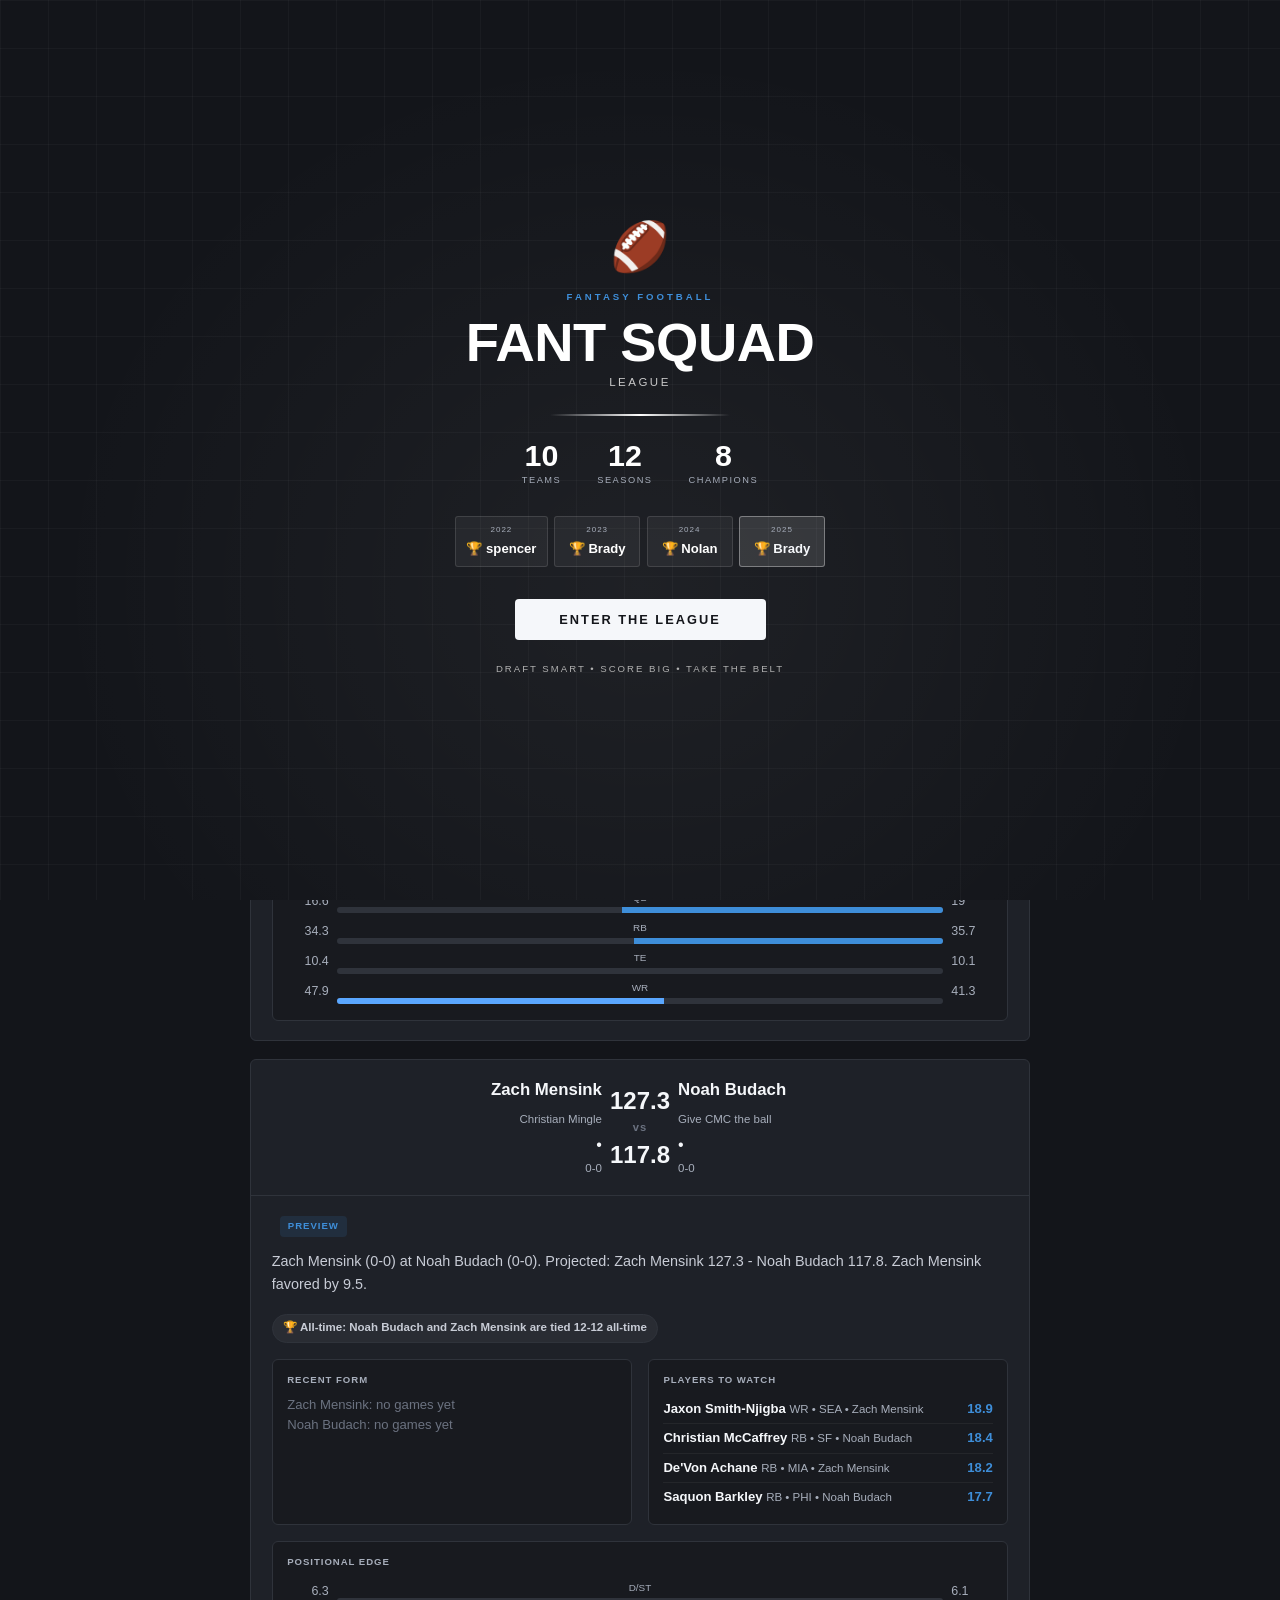
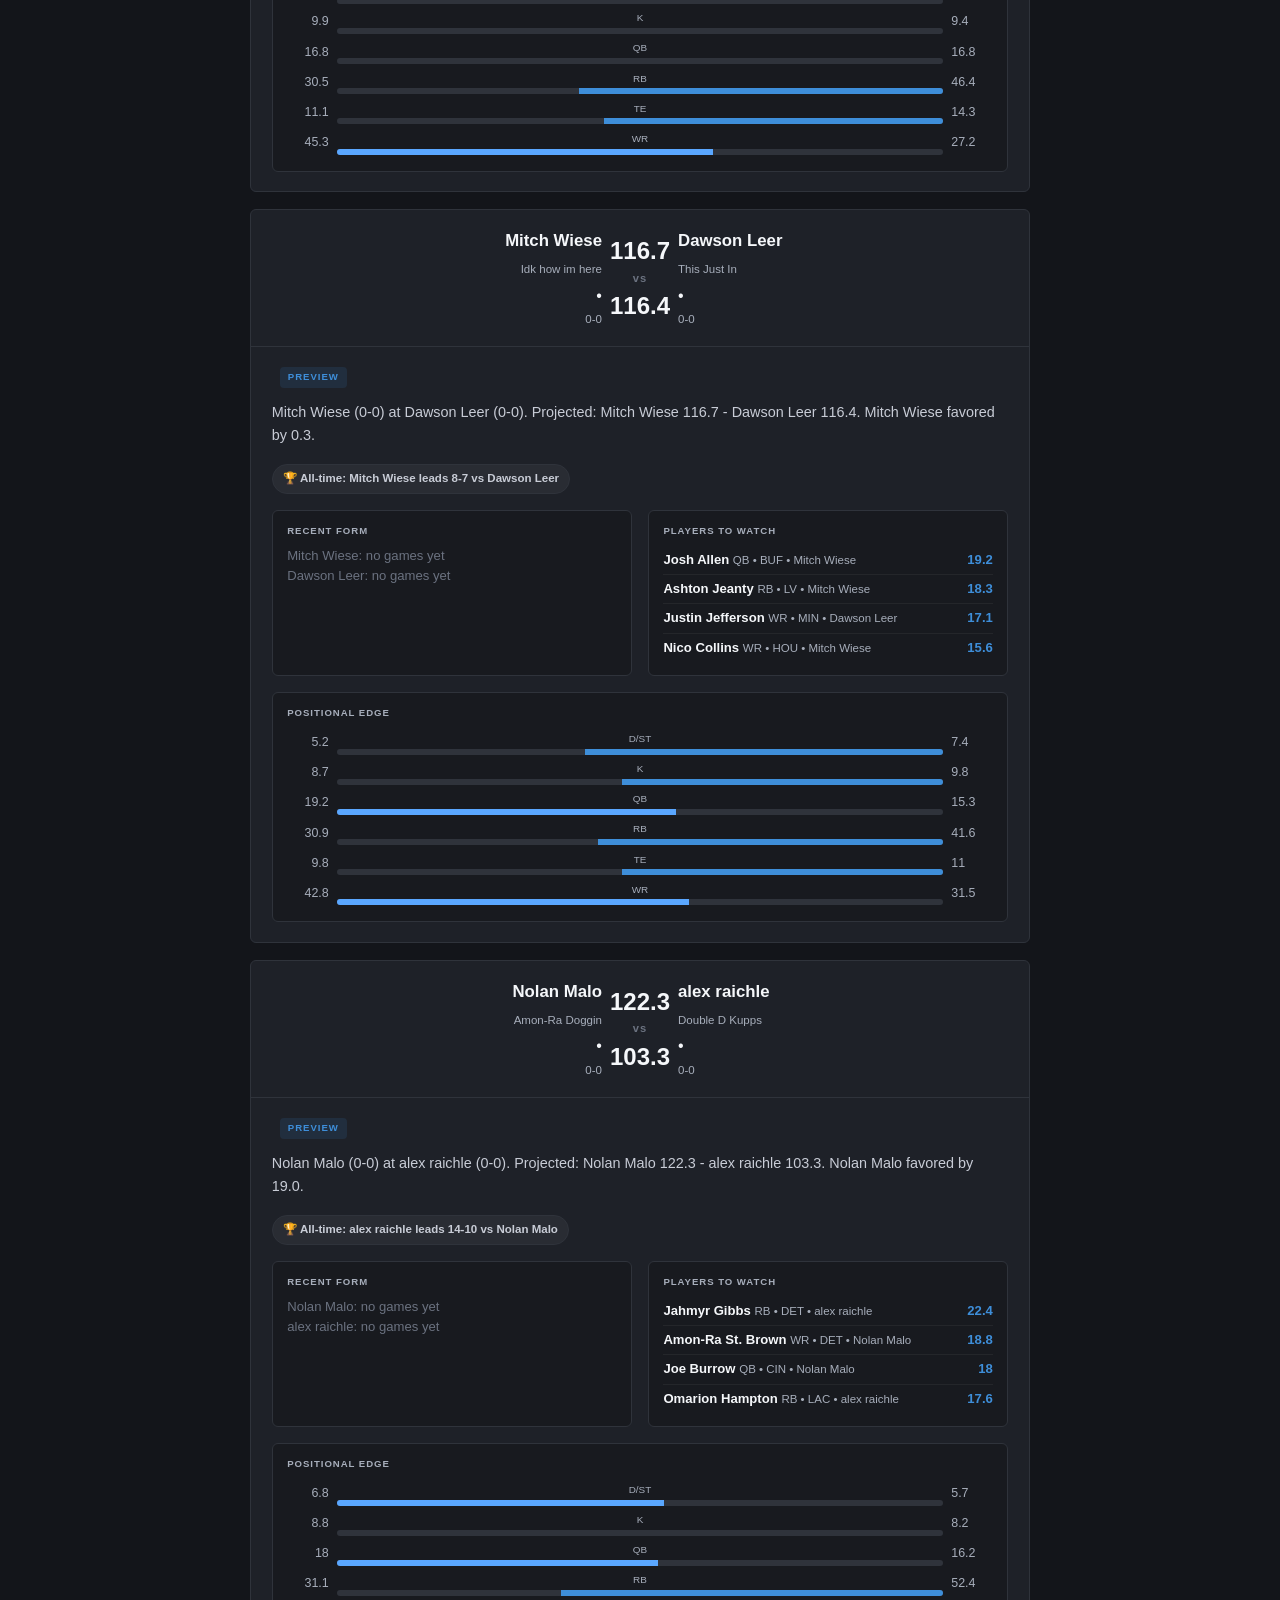
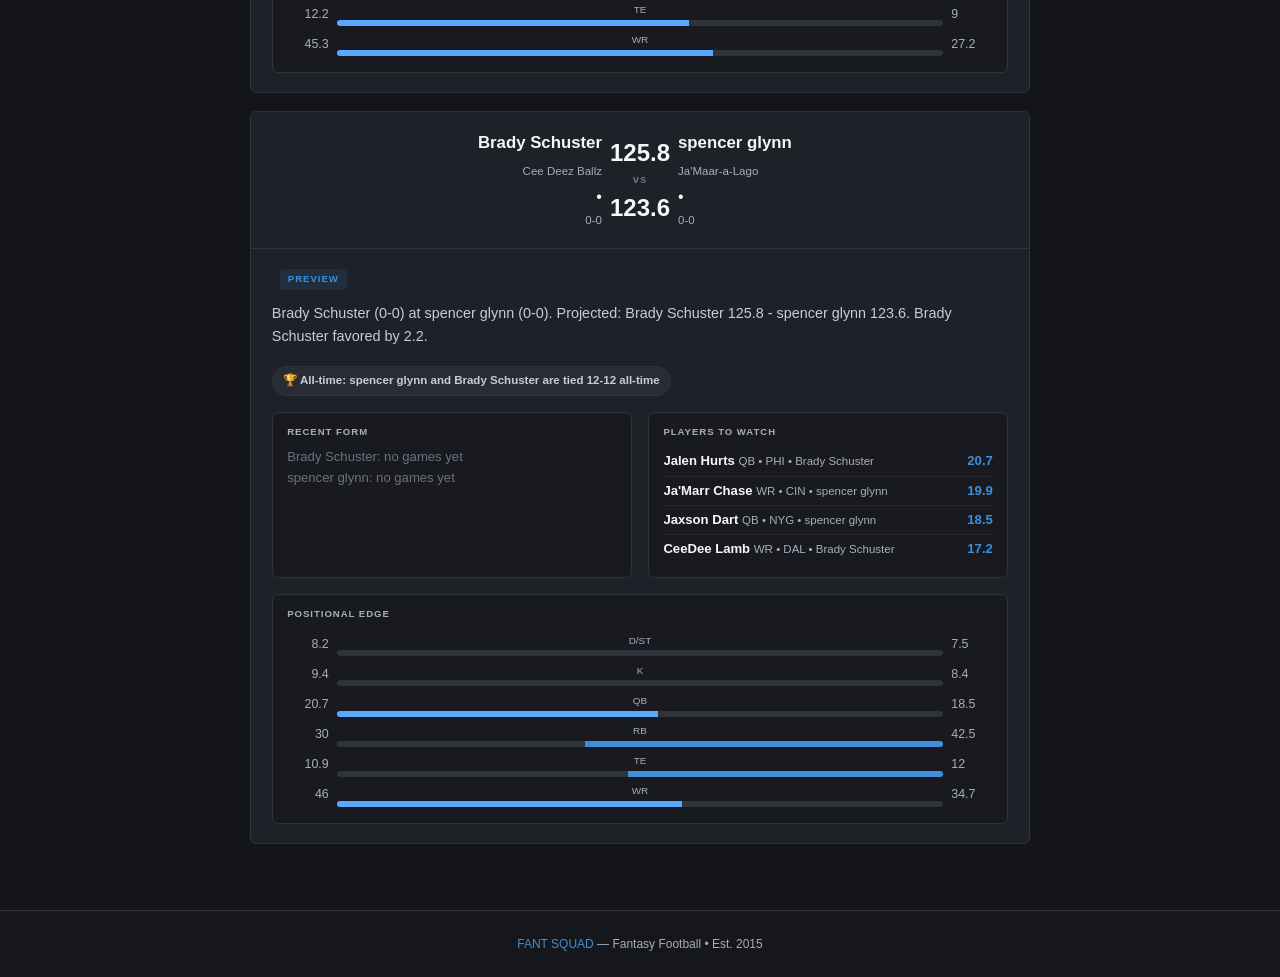
==== commit 649ba0f6: "Update matchups.html" ====
--- a/matchups.html
+++ b/matchups.html
@@ -18,6 +18,7 @@
     .mx-link:hover .mx-sub{color:#3E8ED9}
     .mx-pts{font-weight:900;font-size:1.5rem;color:#f5f7fa}
     .mx-pts.win{color:#3E8ED9}
+    .mx-proj-sub{font-size:.68rem;color:#6b7280;margin-top:.15rem;font-weight:600}
     .mx-vs{font-weight:800;font-size:.7rem;color:#6b7280;letter-spacing:.1em;padding:0 .4rem}
     .mx-body{padding:1.1rem 1.3rem}
     .mx-body p{color:#c8ccd6;font-size:.9rem;line-height:1.6;margin:0}
@@ -211,7 +212,10 @@
           '<div class="mx-team away"><a href="' + awayHref + '" class="mx-link"><span class="mx-owner">' + m.away.owner + '</span></a>' +
           '<a href="' + awayHref + '" class="mx-link"><span class="mx-sub">' + m.away.team + '</span></a> \u2022 <span class="mx-sub">' + m.away.record + '</span></div>' +
           '<div style="text-align:center"><div class="mx-pts' + (aWin ? ' win' : '') + '">' + aPts.toFixed(1) + '</div>' +
-          '<div class="mx-vs">' + mid + '</div><div class="mx-pts' + (hWin ? ' win' : '') + '">' + hPts.toFixed(1) + '</div></div>' +
+          (phase !== 'preview' ? '<div class="mx-proj-sub">proj ' + m.away.projected.toFixed(1) + '</div>' : '') +
+          '<div class="mx-vs">' + mid + '</div><div class="mx-pts' + (hWin ? ' win' : '') + '">' + hPts.toFixed(1) + '</div>' +
+          (phase !== 'preview' ? '<div class="mx-proj-sub">proj ' + m.home.projected.toFixed(1) + '</div>' : '') +
+          '</div>' +
           '<div class="mx-team"><a href="' + homeHref + '" class="mx-link"><span class="mx-owner">' + m.home.owner + '</span></a>' +
           '<a href="' + homeHref + '" class="mx-link"><span class="mx-sub">' + m.home.team + '</span></a> \u2022 <span class="mx-sub">' + m.home.record + '</span></div></div>' +
           '<div class="mx-body"><span class="mx-badge">' + badge + (m.playoff ? ' \u2022 Playoffs' : '') + '</span>' +
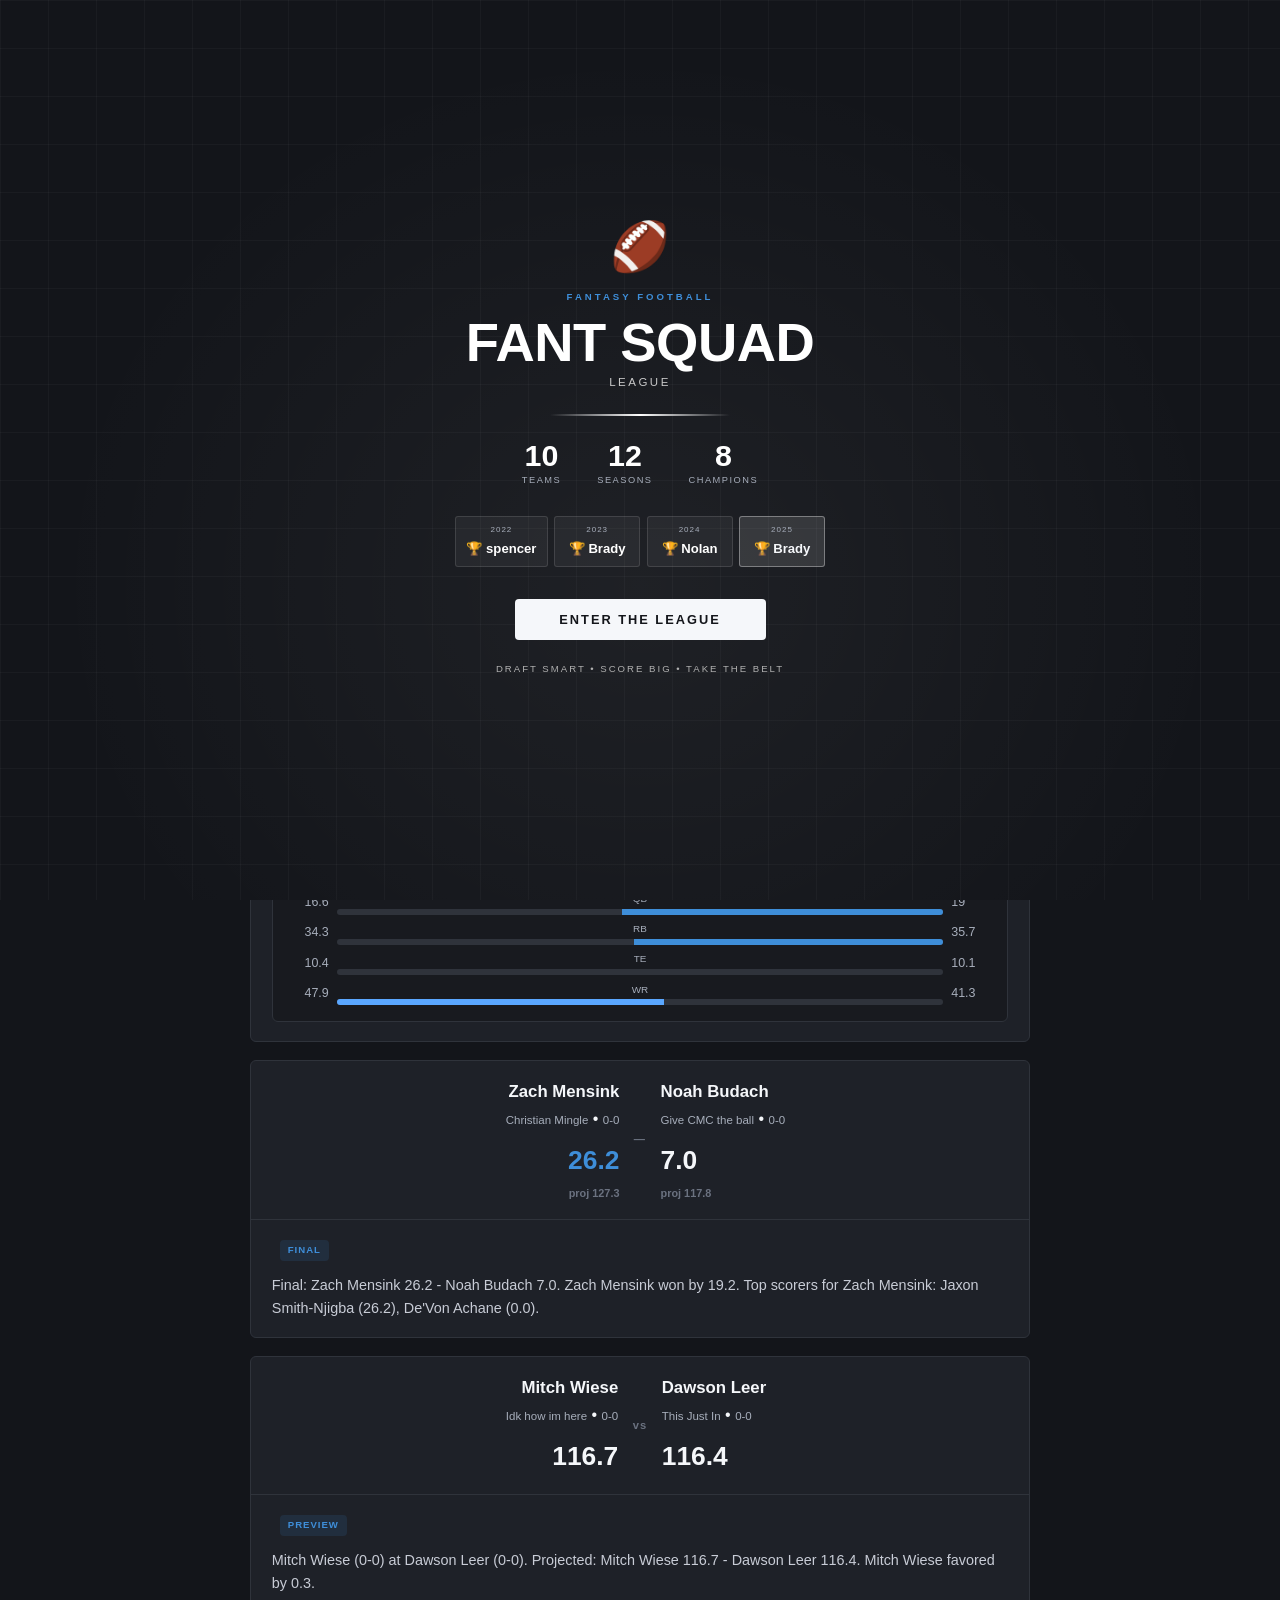
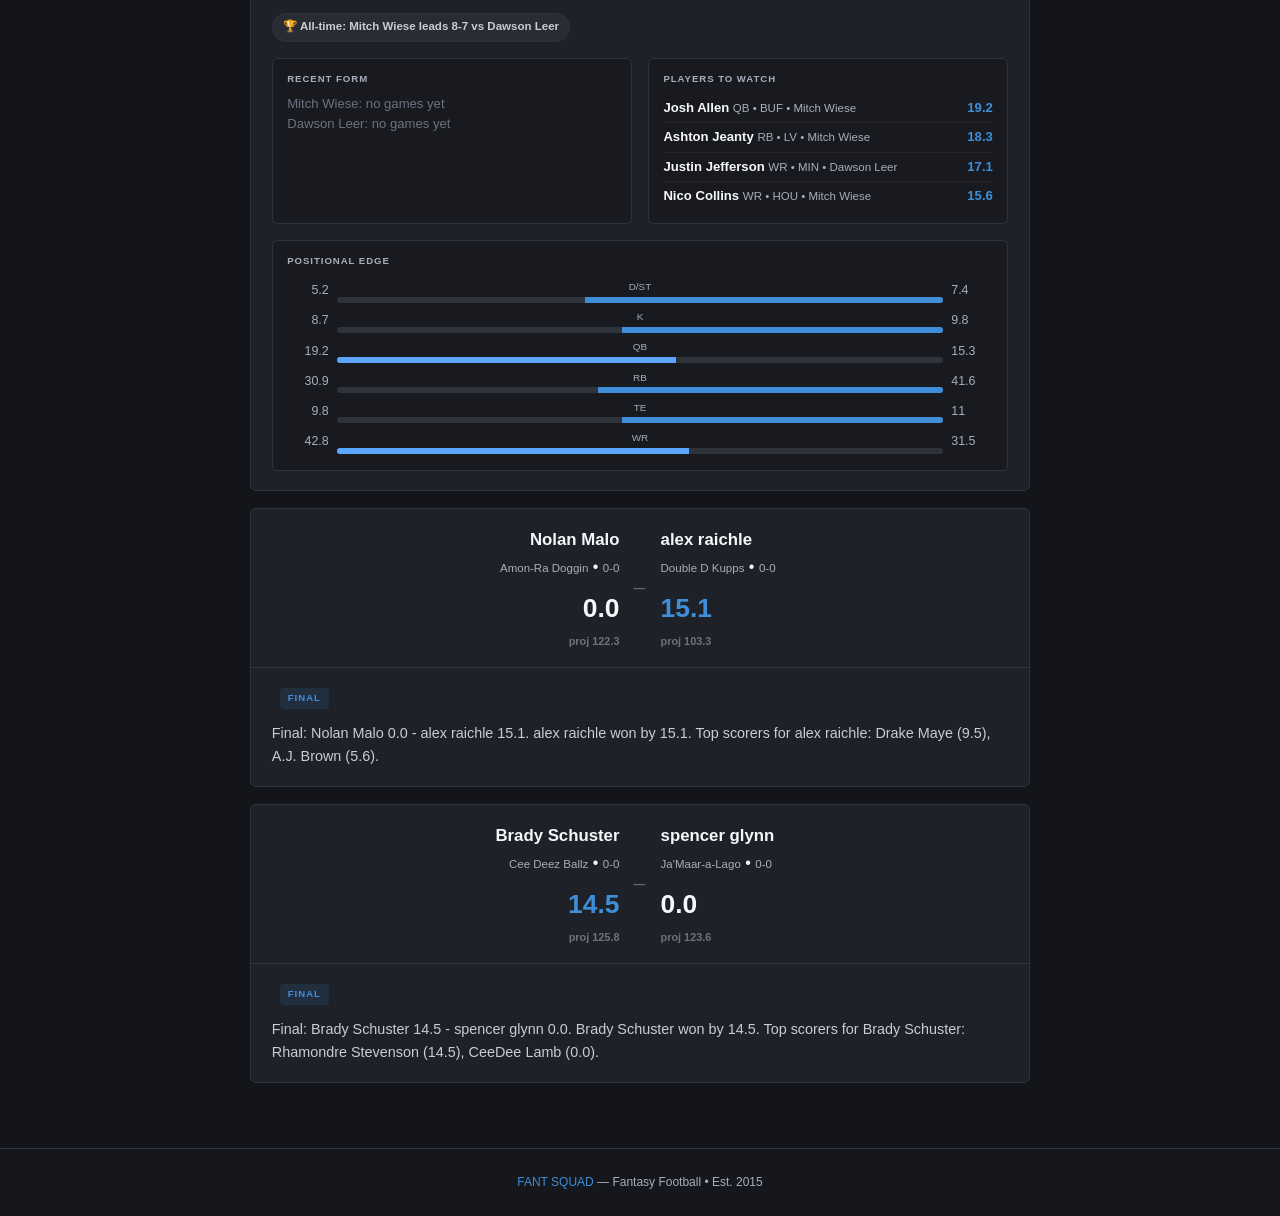
==== commit 4e2de932: "Update matchups.html" ====
--- a/matchups.html
+++ b/matchups.html
@@ -10,16 +10,16 @@
     .mx-card{background:#1e2128;border:1px solid #2f333b;border-radius:6px;margin-bottom:1.1rem;overflow:hidden}
     .mx-score{display:grid;grid-template-columns:1fr auto 1fr;align-items:center;gap:.5rem;padding:1.1rem 1.3rem;border-bottom:1px solid #2f333b}
     .mx-team{display:flex;flex-direction:column;gap:.15rem}
-    .mx-team.away{text-align:right}
+    .mx-team.away{text-align:right;align-items:flex-end}
     .mx-owner{font-weight:800;font-size:1.05rem;color:#f5f7fa}
     .mx-sub{font-size:.72rem;color:#a7aebb}
     .mx-link{text-decoration:none;transition:all 0.18s ease}
     .mx-link:hover .mx-owner{color:#3E8ED9}
     .mx-link:hover .mx-sub{color:#3E8ED9}
-    .mx-pts{font-weight:900;font-size:1.5rem;color:#f5f7fa}
+    .mx-pts{font-weight:900;font-size:1.65rem;color:#f5f7fa;margin-top:.35rem}
     .mx-pts.win{color:#3E8ED9}
-    .mx-proj-sub{font-size:.68rem;color:#6b7280;margin-top:.15rem;font-weight:600}
-    .mx-vs{font-weight:800;font-size:.7rem;color:#6b7280;letter-spacing:.1em;padding:0 .4rem}
+    .mx-proj-sub{font-size:.68rem;color:#6b7280;margin-top:.1rem;font-weight:600}
+    .mx-vs{font-weight:800;font-size:.7rem;color:#6b7280;letter-spacing:.1em;padding:0 .4rem;text-align:center}
     .mx-body{padding:1.1rem 1.3rem}
     .mx-body p{color:#c8ccd6;font-size:.9rem;line-height:1.6;margin:0}
     .mx-badge{display:inline-block;font-size:.6rem;font-weight:800;letter-spacing:.1em;text-transform:uppercase;
@@ -207,17 +207,19 @@
 
         var awayHref = 'teams.html?owner=' + encodeURIComponent(m.away.guid || '');
         var homeHref = 'teams.html?owner=' + encodeURIComponent(m.home.guid || '');
+        var awayProjLine = phase !== 'preview' ? '<div class="mx-proj-sub">proj ' + m.away.projected.toFixed(1) + '</div>' : '';
+        var homeProjLine = phase !== 'preview' ? '<div class="mx-proj-sub">proj ' + m.home.projected.toFixed(1) + '</div>' : '';
 
         return '<article class="mx-card"><div class="mx-score">' +
           '<div class="mx-team away"><a href="' + awayHref + '" class="mx-link"><span class="mx-owner">' + m.away.owner + '</span></a>' +
-          '<a href="' + awayHref + '" class="mx-link"><span class="mx-sub">' + m.away.team + '</span></a> \u2022 <span class="mx-sub">' + m.away.record + '</span></div>' +
-          '<div style="text-align:center"><div class="mx-pts' + (aWin ? ' win' : '') + '">' + aPts.toFixed(1) + '</div>' +
-          (phase !== 'preview' ? '<div class="mx-proj-sub">proj ' + m.away.projected.toFixed(1) + '</div>' : '') +
-          '<div class="mx-vs">' + mid + '</div><div class="mx-pts' + (hWin ? ' win' : '') + '">' + hPts.toFixed(1) + '</div>' +
-          (phase !== 'preview' ? '<div class="mx-proj-sub">proj ' + m.home.projected.toFixed(1) + '</div>' : '') +
+          '<div><a href="' + awayHref + '" class="mx-link"><span class="mx-sub">' + m.away.team + '</span></a> \u2022 <span class="mx-sub">' + m.away.record + '</span></div>' +
+          '<div class="mx-pts' + (aWin ? ' win' : '') + '">' + aPts.toFixed(1) + '</div>' + awayProjLine +
           '</div>' +
+          '<div class="mx-vs">' + mid + '</div>' +
           '<div class="mx-team"><a href="' + homeHref + '" class="mx-link"><span class="mx-owner">' + m.home.owner + '</span></a>' +
-          '<a href="' + homeHref + '" class="mx-link"><span class="mx-sub">' + m.home.team + '</span></a> \u2022 <span class="mx-sub">' + m.home.record + '</span></div></div>' +
+          '<div><a href="' + homeHref + '" class="mx-link"><span class="mx-sub">' + m.home.team + '</span></a> \u2022 <span class="mx-sub">' + m.home.record + '</span></div>' +
+          '<div class="mx-pts' + (hWin ? ' win' : '') + '">' + hPts.toFixed(1) + '</div>' + homeProjLine +
+          '</div></div>' +
           '<div class="mx-body"><span class="mx-badge">' + badge + (m.playoff ? ' \u2022 Playoffs' : '') + '</span>' +
           '<p style="margin-top:0.7rem;">' + m.blurb + '</p></div>' + extra + '</article>';
       }).join('');
